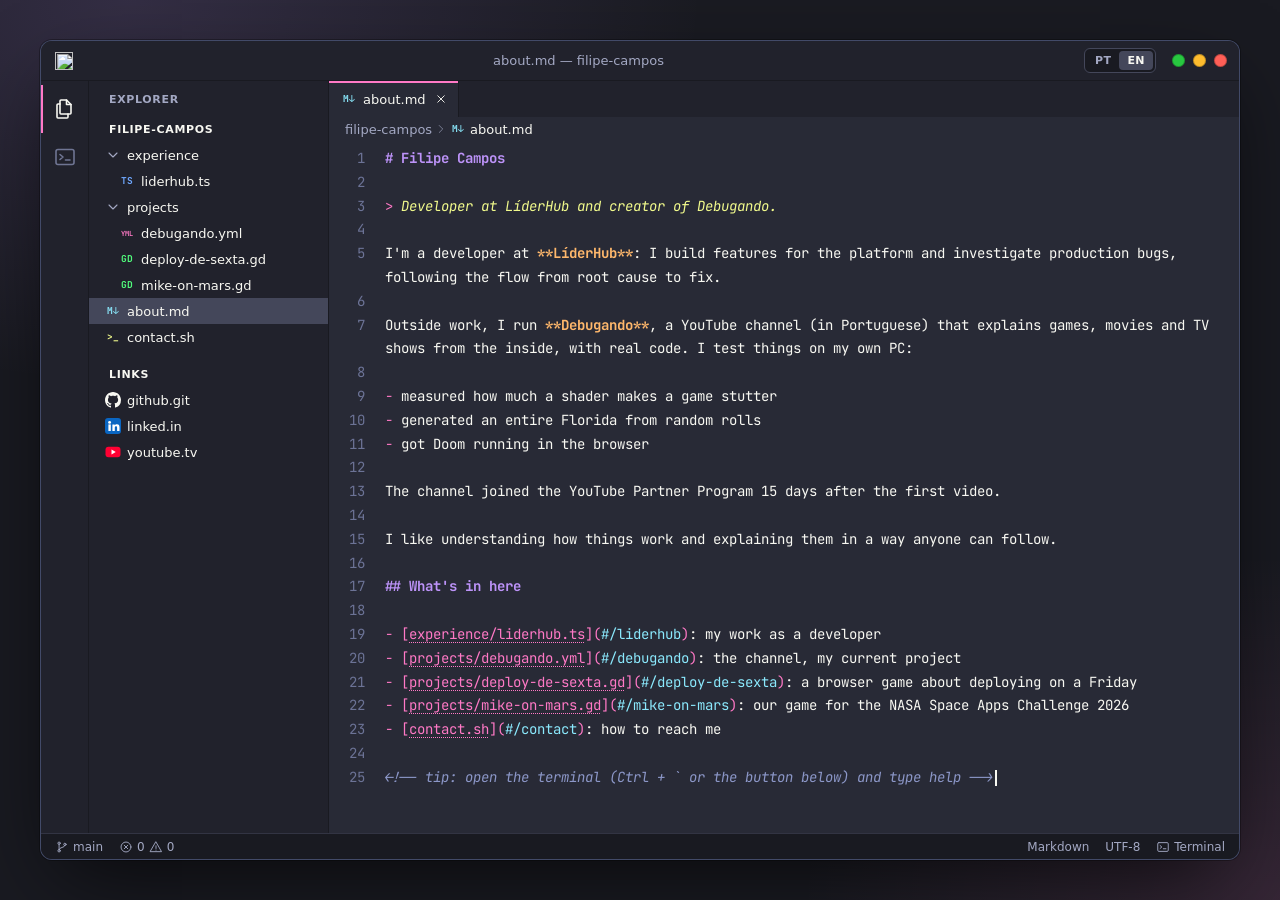
==== index.html @ 82afc52b "add: portfolio rebuilt as an interactive VS Code window - explorer opens real files in tabs (about, " ====
<!DOCTYPE html>
<html lang="pt-BR">

<head>
    <meta charset="UTF-8">
    <meta name="viewport" content="width=device-width, initial-scale=1.0, viewport-fit=cover">

    <title>Filipe Campos | Dev</title>
    <meta name="description"
        content="Portfolio do Filipe Campos: dev na LíderHub e criador do Debugando, canal que explica games, filmes e séries por dentro, com código de verdade.">
    <meta name="theme-color" content="#21222c">
    <link rel="canonical" href="https://lip-ee.github.io/portfolio/">

    <!-- prévia ao compartilhar o link (LinkedIn, WhatsApp, etc.) -->
    <meta property="og:type" content="website">
    <meta property="og:url" content="https://lip-ee.github.io/portfolio/">
    <meta property="og:title" content="Filipe Campos | Dev">
    <meta property="og:description"
        content="Dev na LíderHub e criador do Debugando, canal que explica games, filmes e séries por dentro, com código de verdade.">
    <meta property="og:image" content="https://lip-ee.github.io/portfolio/og-image.png">
    <meta property="og:image:width" content="1200">
    <meta property="og:image:height" content="630">
    <meta property="og:locale" content="pt_BR">
    <meta property="og:locale:alternate" content="en_US">
    <meta name="twitter:card" content="summary_large_image">

    <link rel="icon" href="favicon.svg" type="image/svg+xml">
    <link rel="apple-touch-icon" href="apple-touch-icon.png">

    <link rel="preconnect" href="https://fonts.googleapis.com">
    <link rel="preconnect" href="https://fonts.gstatic.com" crossorigin>
    <link rel="stylesheet"
        href="https://fonts.googleapis.com/css2?family=JetBrains+Mono:ital,wght@0,400;0,700;1,400&display=swap">

    <link rel="stylesheet" href="style.css">
    <noscript>
        <style>
            .window {
                display: none;
            }
        </style>
    </noscript>
    <script type="module" src="js/app.js"></script>
</head>

<body>

    <svg width="0" height="0" style="position:absolute" aria-hidden="true">
        <symbol id="logo" viewBox="0 0 32 32">
            <path d="M11 9.5 4.5 16l6.5 6.5" fill="none" stroke="#ff79c6" stroke-width="3" stroke-linecap="round" stroke-linejoin="round" />
            <path d="M21 9.5 27.5 16 21 22.5" fill="none" stroke="#bd93f9" stroke-width="3" stroke-linecap="round" stroke-linejoin="round" />
            <path d="M18.5 7 13.5 25" fill="none" stroke="#50fa7b" stroke-width="3" stroke-linecap="round" />
        </symbol>
    </svg>

    <h1 class="sr-only" data-i18n="srTitle">Filipe Campos, desenvolvedor</h1>

    <noscript>
        <div class="noscript">
            <p><strong>Filipe Campos</strong>: dev na LíderHub e criador do Debugando.</p>
            <p>Desenvolvo features da plataforma da LíderHub e investigo bug em produção. Fora do trabalho, tenho o
                Debugando, um canal no YouTube que explica games, filmes e séries por dentro, com código de verdade.</p>
            <p>
                <a href="https://www.linkedin.com/in/devlipe/">LinkedIn</a> ·
                <a href="https://github.com/Lip-ee">GitHub</a> ·
                <a href="https://youtube.com/@debugandotv">YouTube</a>
            </p>
        </div>
    </noscript>

    <div class="window" id="window">

        <header class="titlebar">
            <button class="icon-btn menu-btn" id="menu-btn" aria-controls="sidebar" aria-expanded="false"
                data-i18n-label="toggleExplorer">
                <svg viewBox="0 0 24 24" fill="none" stroke="currentColor" stroke-width="1.6" stroke-linecap="round"
                    aria-hidden="true">
                    <path d="M4 7h16M4 12h16M4 17h16" />
                </svg>
            </button>

            <img class="titlebar-logo" src="https://cdn.jsdelivr.net/gh/devicons/devicon@latest/icons/vscode/vscode-original.svg"
                alt="" width="18" height="18">

            <p class="titlebar-title" id="window-title">filipe-campos</p>

            <div class="titlebar-right">
                <div class="lang-switch" role="group" data-i18n-label="language">
                    <button type="button" data-lang="pt" aria-pressed="true">PT</button>
                    <button type="button" data-lang="en" aria-pressed="false">EN</button>
                </div>

                <div class="win-dots">
                    <button type="button" class="dot dot-max" data-action="maximize" aria-label="Maximizar"></button>
                    <button type="button" class="dot dot-min" data-action="minimize" data-i18n-label="minimize"></button>
                    <button type="button" class="dot dot-close" data-action="close" data-i18n-label="close"></button>
                </div>
            </div>
        </header>

        <div class="workbench">

            <nav class="activitybar" aria-label="Menu">
                <button type="button" class="act-btn" id="act-explorer" aria-pressed="true" data-i18n-label="toggleExplorer">
                    <svg viewBox="0 0 24 24" fill="none" stroke="currentColor" stroke-width="1.6" stroke-linecap="round"
                        stroke-linejoin="round" aria-hidden="true">
                        <path d="M13.5 3H8a1 1 0 0 0-1 1v12a1 1 0 0 0 1 1h9a1 1 0 0 0 1-1V7.5z" />
                        <path d="M13.5 3v4.5H18" />
                        <path d="M7 7H5a1 1 0 0 0-1 1v12a1 1 0 0 0 1 1h9a1 1 0 0 0 1-1v-3" />
                    </svg>
                </button>
                <button type="button" class="act-btn" id="act-terminal" aria-pressed="false" data-i18n-label="toggleTerminal">
                    <svg viewBox="0 0 24 24" fill="none" stroke="currentColor" stroke-width="1.6" stroke-linecap="round"
                        stroke-linejoin="round" aria-hidden="true">
                        <rect x="3" y="4.5" width="18" height="15" rx="2" />
                        <path d="m7 9.5 3 2.5-3 2.5M12.5 15H17" />
                    </svg>
                </button>
            </nav>

            <aside class="sidebar" id="sidebar">
                <div class="sidebar-header">
                    <h2 data-i18n="explorer">Explorador</h2>
                    <button type="button" class="icon-btn sidebar-close" id="sidebar-close" data-i18n-label="closeExplorer">
                        <svg viewBox="0 0 24 24" fill="none" stroke="currentColor" stroke-width="1.6" stroke-linecap="round"
                            aria-hidden="true">
                            <path d="M6.5 6.5l11 11M17.5 6.5l-11 11" />
                        </svg>
                    </button>
                </div>
                <nav class="sidebar-section" aria-labelledby="root-title">
                    <h3 class="section-title" id="root-title">filipe-campos</h3>
                    <ul class="tree" id="file-tree"></ul>
                </nav>
                <nav class="sidebar-section" aria-labelledby="links-title">
                    <h3 class="section-title" id="links-title" data-i18n="links">Links</h3>
                    <ul class="tree" id="link-list"></ul>
                </nav>
            </aside>

            <div class="backdrop" id="backdrop" aria-hidden="true"></div>

            <main class="editor-group">
                <div class="tabs-row">
                    <div class="tabs" id="tabs" role="tablist"></div>
                    <div class="editor-actions" id="editor-actions"></div>
                </div>
                <div class="breadcrumbs" id="breadcrumbs"></div>
                <div class="editor" id="editor" role="tabpanel" tabindex="0"></div>

                <section class="panel" id="panel" aria-labelledby="panel-title" hidden>
                    <div class="panel-header">
                        <h2 class="panel-title" id="panel-title" data-i18n="terminal">Terminal</h2>
                        <button type="button" class="icon-btn" id="panel-close" data-i18n-label="close">
                            <svg viewBox="0 0 24 24" fill="none" stroke="currentColor" stroke-width="1.6"
                                stroke-linecap="round" aria-hidden="true">
                                <path d="M6.5 6.5l11 11M17.5 6.5l-11 11" />
                            </svg>
                        </button>
                    </div>
                    <div class="term" id="term">
                        <div class="term-out" id="term-out" aria-live="polite"></div>
                        <form class="term-line" id="term-form">
                            <label class="term-prompt" for="term-input">filipe@portfolio:~$</label>
                            <input class="term-input" id="term-input" type="text" autocomplete="off"
                                autocapitalize="off" autocorrect="off" spellcheck="false" enterkeyhint="send">
                        </form>
                    </div>
                </section>
            </main>
        </div>

        <footer class="statusbar">
            <div class="status-left">
                <span class="status-item">
                    <svg viewBox="0 0 24 24" fill="none" stroke="currentColor" stroke-width="1.6" stroke-linecap="round"
                        aria-hidden="true">
                        <circle cx="7" cy="5.5" r="2" />
                        <circle cx="7" cy="18.5" r="2" />
                        <circle cx="17" cy="7.5" r="2" />
                        <path d="M7 7.5v9M17 9.5c0 4-10 2.5-10 7" />
                    </svg>
                    main
                </span>
                <span class="status-item" data-i18n-label="bugs">
                    <svg viewBox="0 0 24 24" fill="none" stroke="currentColor" stroke-width="1.6" stroke-linecap="round"
                        aria-hidden="true">
                        <circle cx="12" cy="12" r="8.5" />
                        <path d="m9 9 6 6M15 9l-6 6" />
                    </svg>
                    0
                    <svg viewBox="0 0 24 24" fill="none" stroke="currentColor" stroke-width="1.6" stroke-linecap="round"
                        stroke-linejoin="round" aria-hidden="true">
                        <path d="M12 3.5 21.5 20h-19z" />
                        <path d="M12 10v4.5M12 17.2v.1" />
                    </svg>
                    0
                </span>
            </div>
            <div class="status-right">
                <span class="status-item status-lang" id="status-lang">Markdown</span>
                <span class="status-item status-enc">UTF-8</span>
                <button type="button" class="status-item status-btn" id="status-terminal" aria-pressed="false"
                    data-i18n-label="toggleTerminal">
                    <svg viewBox="0 0 24 24" fill="none" stroke="currentColor" stroke-width="1.6" stroke-linecap="round"
                        stroke-linejoin="round" aria-hidden="true">
                        <rect x="3" y="4.5" width="18" height="15" rx="2" />
                        <path d="m7 9.5 3 2.5-3 2.5M12.5 15H17" />
                    </svg>
                    <span data-i18n="terminal">Terminal</span>
                </button>
            </div>
        </footer>
    </div>

    <button type="button" class="desktop-icon" id="desktop-icon" hidden>
        <svg viewBox="0 0 32 32" aria-hidden="true"><use href="#logo" /></svg>
        <span data-i18n="reopen">Abrir o portfolio</span>
    </button>

</body>

</html>
---- style.css ----
/* Cores do tema Dracula, o mesmo do VS Code. */
:root {
    color-scheme: dark;

    --bg: #282a36;
    --bg-side: #21222c;
    --bg-deep: #191a21;
    --line: #44475a;
    --hover: rgba(68, 71, 90, 0.5);
    --fg: #f8f8f2;
    --muted: #a3a8c3;
    --comment: #8c97c8;

    --cyan: #8be9fd;
    --green: #50fa7b;
    --orange: #ffb86c;
    --pink: #ff79c6;
    --purple: #bd93f9;
    --red: #ff5555;
    --yellow: #f1fa8c;

    --ui: system-ui, -apple-system, "Segoe UI", Roboto, Ubuntu, sans-serif;
    --mono: "JetBrains Mono", ui-monospace, SFMono-Regular, Menlo, Consolas, monospace;

    --titlebar-h: 40px;
    --statusbar-h: 26px;
    --activity-w: 48px;
    --sidebar-w: 240px;
    --radius: 12px;
}

*,
*::before,
*::after {
    box-sizing: border-box;
}

html,
body {
    height: 100%;
}

body {
    margin: 0;
    overflow: hidden;
    display: grid;
    place-items: center;

    font-family: var(--ui);
    font-size: 13px;
    color: var(--fg);

    background-color: var(--bg-deep);
    background-image:
        radial-gradient(60rem 40rem at 10% 0%, rgba(189, 147, 249, 0.16), transparent 60%),
        radial-gradient(50rem 36rem at 100% 100%, rgba(255, 121, 198, 0.12), transparent 60%);
}

button {
    font: inherit;
    color: inherit;
    background: none;
    border: 0;
    padding: 0;
    cursor: pointer;
}

a {
    color: inherit;
}

svg {
    display: block;
    flex: none;
}

:focus-visible {
    outline: 2px solid var(--purple);
    outline-offset: -2px;
}

.sr-only {
    position: absolute;
    width: 1px;
    height: 1px;
    margin: -1px;
    overflow: hidden;
    clip: rect(0 0 0 0);
    white-space: nowrap;
}

[hidden] {
    display: none !important;
}

/* ---------- Janela ---------- */

.window {
    width: min(1200px, 100vw - 64px);
    height: min(820px, 100vh - 64px);
    height: min(820px, 100dvh - 64px);

    display: grid;
    grid-template-columns: minmax(0, 1fr);
    grid-template-rows: var(--titlebar-h) minmax(0, 1fr) var(--statusbar-h);

    background: var(--bg);
    border: 1px solid rgba(98, 114, 164, 0.45);
    border-radius: var(--radius);
    box-shadow:
        0 30px 80px -20px rgba(0, 0, 0, 0.7),
        0 0 0 1px rgba(0, 0, 0, 0.3);
    overflow: hidden;

    animation: window-in 0.35s ease;
}

/* Só anima o tamanho quando o botão verde é clicado, não ao redimensionar o navegador. */
.window.is-animating {
    transition:
        width 0.25s ease,
        height 0.25s ease,
        border-radius 0.25s ease;
}

.window.is-max {
    width: 100vw;
    height: 100vh;
    height: 100dvh;
    border-radius: 0;
    border-color: transparent;
}

.window.is-hidden {
    opacity: 0;
    transform: translateY(40px) scale(0.92);
    pointer-events: none;
    visibility: hidden;
    transition:
        opacity 0.25s ease,
        transform 0.25s ease,
        visibility 0s 0.25s;
}

.desktop-icon {
    position: fixed;
    inset: 0;
    margin: auto;
    width: 120px;
    height: 120px;
    display: grid;
    place-items: center;
    align-content: center;
    gap: 10px;
    border-radius: 16px;
    color: var(--fg);
    font-size: 13px;
    text-align: center;
}

.desktop-icon svg {
    width: 56px;
    height: 56px;
    padding: 8px;
    border-radius: 14px;
    background: var(--bg);
    box-shadow: 0 10px 30px rgba(0, 0, 0, 0.5);
}

.desktop-icon:hover {
    background: rgba(248, 248, 242, 0.06);
}

/* ---------- Barra de título ---------- */

.titlebar {
    display: flex;
    align-items: center;
    gap: 10px;
    padding: 0 12px 0 14px;
    background: var(--bg-side);
    border-bottom: 1px solid var(--bg-deep);
    user-select: none;
}

.titlebar-logo {
    flex: none;
}

.titlebar-title {
    flex: 1;
    min-width: 0;
    margin: 0;
    text-align: center;
    color: var(--muted);
    white-space: nowrap;
    overflow: hidden;
    text-overflow: ellipsis;
}

.titlebar-right {
    display: flex;
    align-items: center;
    gap: 16px;
}

.lang-switch {
    display: flex;
    padding: 2px;
    border-radius: 6px;
    background: var(--bg-deep);
    border: 1px solid var(--line);
}

.lang-switch button {
    min-width: 32px;
    padding: 3px 8px;
    border-radius: 4px;
    font-size: 11px;
    font-weight: 600;
    letter-spacing: 0.04em;
    color: var(--muted);
}

.lang-switch button:hover {
    color: var(--fg);
}

.lang-switch button[aria-pressed="true"] {
    background: var(--line);
    color: var(--fg);
}

.win-dots {
    display: flex;
    gap: 8px;
}

.dot {
    width: 13px;
    height: 13px;
    border-radius: 50%;
    box-shadow: inset 0 0 0 1px rgba(0, 0, 0, 0.25);
}

.dot-max {
    background: #28c840;
}

.dot-min {
    background: #febc2e;
}

.dot-close {
    background: #ff5f57;
}

.dot:hover {
    filter: brightness(1.15);
}

.dot:focus-visible {
    outline-offset: 2px;
}

.icon-btn {
    display: grid;
    place-items: center;
    width: 28px;
    height: 28px;
    border-radius: 5px;
    color: var(--muted);
}

.icon-btn:hover {
    background: var(--hover);
    color: var(--fg);
}

.icon-btn svg {
    width: 18px;
    height: 18px;
}

.menu-btn,
.sidebar-close {
    display: none;
}

/* ---------- Área de trabalho ---------- */

.workbench {
    position: relative;
    display: grid;
    grid-template-columns: var(--activity-w) auto minmax(0, 1fr);
    grid-template-rows: minmax(0, 1fr);
    min-height: 0;
}

.activitybar {
    display: flex;
    flex-direction: column;
    align-items: center;
    padding-top: 4px;
    background: var(--bg-side);
    border-right: 1px solid var(--bg-deep);
}

.act-btn {
    position: relative;
    display: grid;
    place-items: center;
    width: var(--activity-w);
    height: 48px;
    color: #6f7593;
}

.act-btn svg {
    width: 24px;
    height: 24px;
}

.act-btn:hover,
.act-btn[aria-pressed="true"] {
    color: var(--fg);
}

.act-btn[aria-pressed="true"]::before {
    content: "";
    position: absolute;
    left: 0;
    top: 0;
    bottom: 0;
    width: 2px;
    background: var(--pink);
}

/* ---------- Explorador ---------- */

.sidebar {
    display: none;
    width: var(--sidebar-w);
    overflow-y: auto;
    background: var(--bg-side);
    border-right: 1px solid var(--bg-deep);
}

.sidebar-open .sidebar {
    display: block;
}

.sidebar-header {
    display: flex;
    align-items: center;
    justify-content: space-between;
    height: 36px;
    padding: 0 8px 0 20px;
}

.sidebar-header h2,
.section-title {
    margin: 0;
    font-size: 11px;
    font-weight: 600;
    letter-spacing: 0.06em;
    text-transform: uppercase;
    color: var(--muted);
}

.sidebar-section {
    margin-bottom: 12px;
}

.section-title {
    padding: 6px 12px 6px 20px;
    font-weight: 700;
    color: var(--fg);
}

.tree,
.tree ul {
    margin: 0;
    padding: 0;
    list-style: none;
}

.tree-item {
    display: flex;
    align-items: center;
    gap: 6px;
    width: 100%;
    height: 26px;
    padding: 0 12px 0 calc(16px + var(--depth, 0) * 14px);
    text-decoration: none;
    text-align: left;
    color: var(--fg);
    white-space: nowrap;
}

.tree-item:hover {
    background: var(--hover);
}

.tree-item.is-active {
    background: var(--line);
}

.tree-label {
    min-width: 0;
    overflow: hidden;
    text-overflow: ellipsis;
}

.chevron svg {
    width: 16px;
    height: 16px;
    color: var(--muted);
    transition: transform 0.15s ease;
}

.tree-folder[aria-expanded="true"] .chevron svg {
    transform: rotate(90deg);
}

.brand svg {
    width: 16px;
    height: 16px;
}

.external {
    margin-left: auto;
    opacity: 0;
    color: var(--muted);
}

.external svg {
    width: 13px;
    height: 13px;
}

.tree-item:hover .external,
.tree-item:focus-visible .external {
    opacity: 1;
}

.badge {
    display: inline-grid;
    place-items: center;
    flex: none;
    width: 16px;
    height: 16px;
    font: 700 9.5px/1 var(--mono);
    letter-spacing: -0.04em;
}

.badge-sm {
    font-size: 7px;
}

.backdrop {
    display: none;
}

/* ---------- Abas ---------- */

.editor-group {
    display: grid;
    grid-template-rows: 36px auto minmax(0, 1fr) auto;
    min-width: 0;
    min-height: 0;
}

.tabs-row {
    display: flex;
    min-width: 0;
    background: var(--bg-side);
}

.tabs {
    display: flex;
    flex: 1;
    min-width: 0;
    overflow-x: auto;
    scrollbar-width: none;
}

.tabs::-webkit-scrollbar {
    display: none;
}

.tab {
    position: relative;
    display: flex;
    align-items: center;
    flex: none;
    height: 100%;
    border-right: 1px solid var(--bg-deep);
    color: var(--muted);
}

.tab:hover {
    color: var(--fg);
}

.tab.is-active {
    background: var(--bg);
    color: var(--fg);
}

.tab.is-active::before {
    content: "";
    position: absolute;
    left: 0;
    right: 0;
    top: 0;
    height: 2px;
    background: var(--pink);
}

.tab-link {
    display: flex;
    align-items: center;
    gap: 6px;
    height: 100%;
    padding: 0 4px 0 12px;
    text-decoration: none;
    white-space: nowrap;
}

.tab-close {
    display: grid;
    place-items: center;
    width: 22px;
    height: 22px;
    margin-right: 6px;
    border-radius: 4px;
    opacity: 0;
}

.tab-close svg {
    width: 14px;
    height: 14px;
}

.tab.is-active .tab-close,
.tab:hover .tab-close,
.tab-close:focus-visible {
    opacity: 1;
}

.tab-close:hover {
    background: var(--hover);
}

.editor-actions {
    display: flex;
    align-items: center;
    padding: 0 8px;
}

.run-btn {
    color: var(--green);
}

.run-btn svg {
    width: 16px;
    height: 16px;
}

/* ---------- Trilha (breadcrumbs) ---------- */

.breadcrumbs {
    display: flex;
    align-items: center;
    gap: 2px;
    height: 24px;
    padding: 0 16px;
    color: var(--muted);
    white-space: nowrap;
    overflow: hidden;
    background: var(--bg);
}

.crumb-sep svg {
    width: 14px;
    height: 14px;
    opacity: 0.7;
}

.crumb-file {
    display: flex;
    align-items: center;
    gap: 4px;
    color: var(--fg);
}

/* ---------- Editor ---------- */

.editor {
    position: relative;
    overflow-y: auto;
    overscroll-behavior: contain;
    background: var(--bg);
}

.editor:focus-visible {
    outline-offset: -2px;
}

.code {
    padding: 6px 0 48px;
    font-family: var(--mono);
    font-size: 14px;
    line-height: 1.7;
    tab-size: 4;
    animation: fade-in 0.25s ease;
}

.line {
    display: grid;
    grid-template-columns: 4.5ch minmax(0, 1fr);
    gap: 2.5ch;
    padding-right: 24px;
}

.line:hover {
    background: rgba(68, 71, 90, 0.28);
}

.ln {
    text-align: right;
    color: #6c7396;
    user-select: none;
}

.line:hover .ln {
    color: var(--muted);
}

.lc {
    white-space: pre-wrap;
    overflow-wrap: anywhere;
}

.lc a {
    text-decoration: underline;
    text-decoration-style: dotted;
    text-decoration-thickness: 1px;
    text-underline-offset: 3px;
}

.lc a:hover {
    text-decoration-style: solid;
    filter: brightness(1.15);
}

.caret {
    display: inline-block;
    width: 2px;
    height: 1.15em;
    margin-left: 2px;
    vertical-align: text-bottom;
    background: var(--fg);
    animation: blink 1.1s steps(1) infinite;
}

/* Cores do código */
.t-comment {
    color: var(--comment);
    font-style: italic;
}

.t-string,
.t-value,
.t-quote {
    color: var(--yellow);
}

.t-quote {
    font-style: italic;
}

.t-keyword {
    color: var(--pink);
}

.t-func,
.t-code {
    color: var(--green);
}

.t-type {
    color: var(--cyan);
    font-style: italic;
}

.t-prop,
.t-key,
.t-url {
    color: var(--cyan);
}

.t-constant,
.t-number,
.t-variable {
    color: var(--purple);
}

.t-punct {
    color: var(--pink);
}

.t-heading {
    color: var(--purple);
    font-weight: 700;
}

.t-bold {
    color: var(--orange);
    font-weight: 700;
}

.lc .t-link {
    color: var(--pink);
}

/* ---------- Tela de boas-vindas (sem abas abertas) ---------- */

.editor.is-welcome {
    display: grid;
    place-items: center;
    padding: 24px;
}

.welcome {
    max-width: 380px;
    animation: fade-in 0.3s ease;
}

.welcome-mark {
    width: 72px;
    height: 72px;
    margin-bottom: 18px;
    opacity: 0.9;
}

.welcome-name {
    margin: 0;
    font-size: 26px;
    font-weight: 600;
}

.welcome-sub {
    margin: 4px 0 28px;
    color: var(--muted);
    font-size: 14px;
}

.welcome-heading {
    margin: 0 0 8px;
    font-size: 14px;
    font-weight: 600;
}

.welcome-list {
    margin: 0;
    padding: 0;
    list-style: none;
    display: grid;
    gap: 4px;
}

.welcome-list li {
    display: flex;
    align-items: center;
    gap: 12px;
}

.welcome-list a,
.welcome-list button {
    display: flex;
    align-items: center;
    gap: 8px;
    padding: 4px 0;
    color: var(--cyan);
    text-decoration: none;
    font-size: 14px;
}

.welcome-list a:hover,
.welcome-list button:hover {
    text-decoration: underline;
}

.welcome-list svg {
    width: 16px;
    height: 16px;
}

.welcome-list kbd {
    margin-left: auto;
    font: 11px var(--mono);
    color: var(--muted);
}

/* ---------- Terminal ---------- */

.panel {
    display: grid;
    grid-template-rows: 34px minmax(0, 1fr);
    height: clamp(160px, 36vh, 340px);
    background: var(--bg);
    border-top: 1px solid var(--line);
}

.panel-header {
    display: flex;
    align-items: center;
    justify-content: space-between;
    padding: 0 8px 0 16px;
}

.panel-title {
    margin: 0;
    padding-bottom: 3px;
    font-size: 11px;
    font-weight: 600;
    letter-spacing: 0.06em;
    text-transform: uppercase;
    border-bottom: 1px solid var(--pink);
}

.term {
    overflow-y: auto;
    overscroll-behavior: contain;
    padding: 4px 16px 12px;
    font-family: var(--mono);
    font-size: 13px;
    line-height: 1.6;
    cursor: text;
}

.term-row {
    white-space: pre-wrap;
    overflow-wrap: anywhere;
}

.term-row a {
    color: var(--cyan);
}

.term-prompt {
    color: var(--green);
    font-weight: 700;
    white-space: nowrap;
}

.term-cmd {
    margin-top: 6px;
}

.term-dim {
    color: var(--muted);
}

.term-err {
    color: var(--red);
}

.term-ok {
    color: var(--green);
}

.term-ls {
    display: flex;
    flex-wrap: wrap;
    gap: 0 24px;
}

.term-dir {
    color: var(--purple);
    font-weight: 700;
}

.term-line {
    display: flex;
    align-items: baseline;
    gap: 1ch;
    margin-top: 6px;
}

.term-input {
    flex: 1;
    min-width: 0;
    padding: 0;
    border: 0;
    outline: 0;
    background: transparent;
    color: var(--fg);
    font: inherit;
    caret-color: var(--fg);
}

/* ---------- Barra de status ---------- */

.statusbar {
    display: flex;
    align-items: stretch;
    justify-content: space-between;
    padding: 0 6px;
    background: var(--bg-deep);
    color: var(--muted);
    font-size: 12px;
    border-top: 1px solid rgba(68, 71, 90, 0.6);
}

.status-left,
.status-right {
    display: flex;
    align-items: stretch;
}

.status-item {
    display: flex;
    align-items: center;
    gap: 4px;
    padding: 0 8px;
    white-space: nowrap;
}

.status-item svg {
    width: 14px;
    height: 14px;
}

.status-btn:hover,
.status-btn[aria-pressed="true"] {
    background: var(--hover);
    color: var(--fg);
}

/* ---------- Barras de rolagem ---------- */

.editor,
.term,
.sidebar {
    scrollbar-width: thin;
    scrollbar-color: rgba(98, 114, 164, 0.5) transparent;
}

/* ---------- Sem JavaScript ---------- */

.noscript {
    max-width: 560px;
    padding: 24px;
    font-size: 16px;
    line-height: 1.6;
}

/* ---------- Telas menores ---------- */

@media (max-width: 1023px) {
    :root {
        --sidebar-w: 220px;
    }
}

@media (max-width: 767px) {
    :root {
        --titlebar-h: 44px;
        --radius: 0;
    }

    .window,
    .window.is-max {
        width: 100vw;
        height: 100vh;
        height: 100dvh;
        border: 0;
        border-radius: 0;
    }

    .titlebar {
        gap: 6px;
        padding: 0 8px 0 4px;
    }

    .menu-btn {
        display: grid;
        width: 40px;
        height: 40px;
    }

    .menu-btn svg {
        width: 22px;
        height: 22px;
    }

    .titlebar-logo,
    .win-dots {
        display: none;
    }

    .titlebar-title {
        text-align: left;
        color: var(--fg);
        font-size: 14px;
    }

    .workbench {
        grid-template-columns: minmax(0, 1fr);
    }

    .activitybar {
        display: none;
    }

    .sidebar,
    .sidebar-open .sidebar {
        display: block;
        position: absolute;
        z-index: 20;
        top: 0;
        bottom: 0;
        left: 0;
        width: min(300px, 86vw);
        transform: translateX(-100%);
        visibility: hidden;
        transition:
            transform 0.22s ease,
            visibility 0s 0.22s;
        box-shadow: 10px 0 40px rgba(0, 0, 0, 0.5);
    }

    .sidebar-open .sidebar {
        transform: none;
        visibility: visible;
        transition: transform 0.22s ease;
    }

    .sidebar-close {
        display: grid;
    }

    .tree-item {
        height: 40px;
        font-size: 15px;
    }

    .backdrop {
        display: block;
        position: absolute;
        z-index: 10;
        inset: 0;
        background: rgba(0, 0, 0, 0.5);
        opacity: 0;
        pointer-events: none;
        transition: opacity 0.22s ease;
    }

    .sidebar-open .backdrop {
        opacity: 1;
        pointer-events: auto;
    }

    .editor-group {
        grid-template-rows: 40px auto minmax(0, 1fr) auto;
    }

    .tab-close {
        opacity: 1;
        width: 28px;
        height: 28px;
    }

    .breadcrumbs {
        padding: 0 12px;
    }

    .code {
        font-size: 13px;
        line-height: 1.65;
    }

    .line {
        grid-template-columns: 3ch minmax(0, 1fr);
        gap: 1.5ch;
        padding-right: 14px;
    }

    .panel {
        height: 42vh;
    }

    .term {
        font-size: 13px;
    }

    /* 16px evita o zoom automático do iOS ao focar o campo */
    .term-input {
        font-size: 16px;
    }

    .status-enc,
    .status-lang {
        display: none;
    }
}

/* ---------- Animações ---------- */

@keyframes window-in {
    from {
        opacity: 0;
        transform: translateY(8px) scale(0.99);
    }
}

@keyframes fade-in {
    from {
        opacity: 0;
    }
}

@keyframes blink {
    50% {
        opacity: 0;
    }
}

@media (prefers-reduced-motion: reduce) {
    *,
    *::before,
    *::after {
        animation: none !important;
        transition: none !important;
    }
}
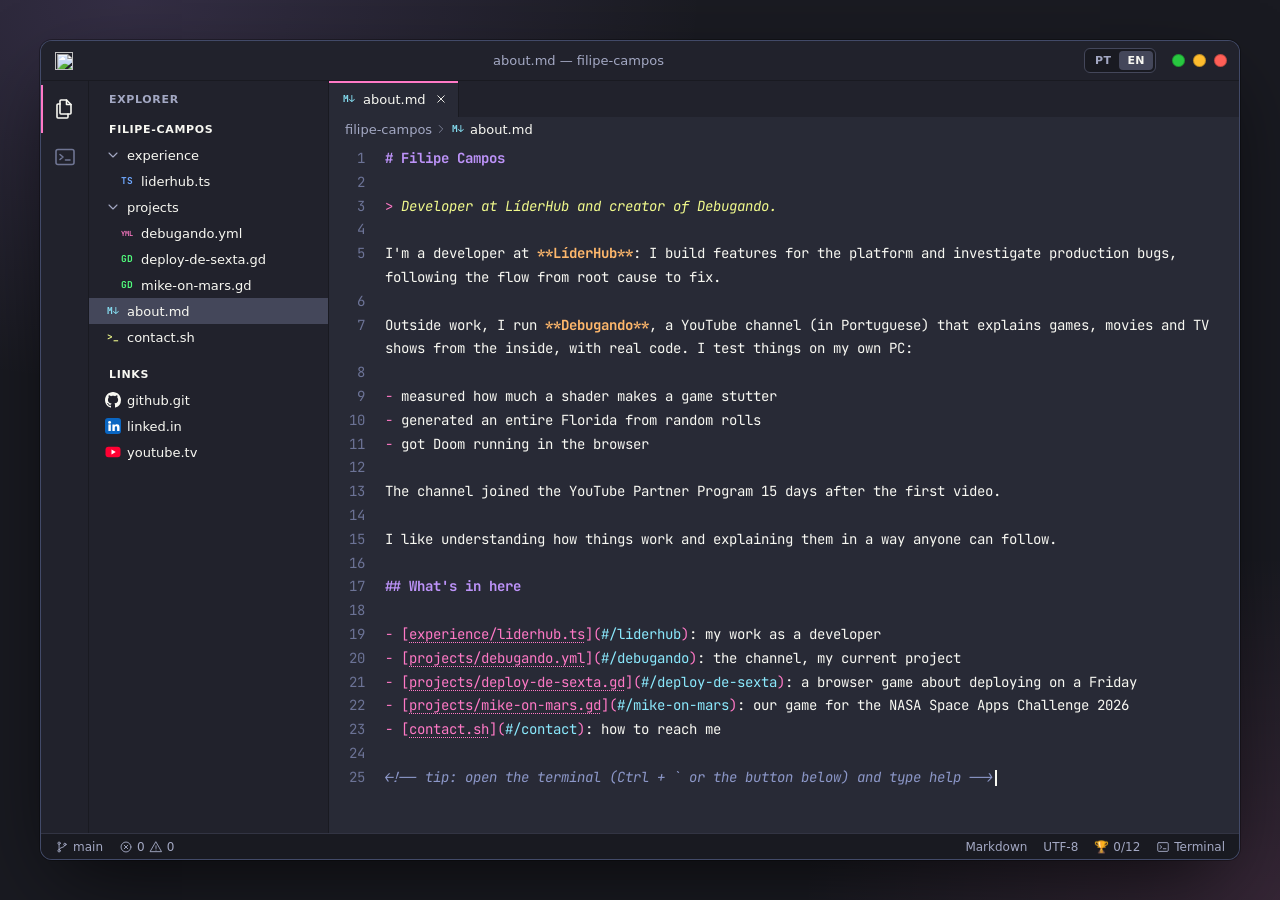
==== commit 42c9f03d: "add: Xbox-style achievements - 12 achievements (3 secret, plus platinum), saved in the visitor's bro" ====
--- a/index.html
+++ b/index.html
@@ -9,15 +9,15 @@
     <meta name="description"
         content="Portfolio do Filipe Campos: dev na LíderHub e criador do Debugando, canal que explica games, filmes e séries por dentro, com código de verdade.">
     <meta name="theme-color" content="#21222c">
-    <link rel="canonical" href="https://lip-ee.github.io/portfolio/">
+    <link rel="canonical" href="https://lip-ee.github.io/">
 
     <!-- prévia ao compartilhar o link (LinkedIn, WhatsApp, etc.) -->
     <meta property="og:type" content="website">
-    <meta property="og:url" content="https://lip-ee.github.io/portfolio/">
+    <meta property="og:url" content="https://lip-ee.github.io/">
     <meta property="og:title" content="Filipe Campos | Dev">
     <meta property="og:description"
         content="Dev na LíderHub e criador do Debugando, canal que explica games, filmes e séries por dentro, com código de verdade.">
-    <meta property="og:image" content="https://lip-ee.github.io/portfolio/og-image.png">
+    <meta property="og:image" content="https://lip-ee.github.io/og-image.png">
     <meta property="og:image:width" content="1200">
     <meta property="og:image:height" content="630">
     <meta property="og:locale" content="pt_BR">
@@ -147,6 +147,7 @@
                 </div>
                 <div class="breadcrumbs" id="breadcrumbs"></div>
                 <div class="editor" id="editor" role="tabpanel" tabindex="0"></div>
+                <div class="bugs" id="bugs"></div>
 
                 <section class="panel" id="panel" aria-labelledby="panel-title" hidden>
                     <div class="panel-header">
@@ -182,13 +183,13 @@
                     </svg>
                     main
                 </span>
-                <span class="status-item" data-i18n-label="bugs">
+                <span class="status-item status-bugs" id="status-bugs">
                     <svg viewBox="0 0 24 24" fill="none" stroke="currentColor" stroke-width="1.6" stroke-linecap="round"
                         aria-hidden="true">
                         <circle cx="12" cy="12" r="8.5" />
                         <path d="m9 9 6 6M15 9l-6 6" />
                     </svg>
-                    0
+                    <span id="bug-count">0</span>
                     <svg viewBox="0 0 24 24" fill="none" stroke="currentColor" stroke-width="1.6" stroke-linecap="round"
                         stroke-linejoin="round" aria-hidden="true">
                         <path d="M12 3.5 21.5 20h-19z" />
@@ -200,6 +201,10 @@
             <div class="status-right">
                 <span class="status-item status-lang" id="status-lang">Markdown</span>
                 <span class="status-item status-enc">UTF-8</span>
+                <button type="button" class="status-item status-btn" id="status-trophies" data-i18n-label="openAchievements">
+                    <span aria-hidden="true">🏆</span>
+                    <span id="trophy-count">0/0</span>
+                </button>
                 <button type="button" class="status-item status-btn" id="status-terminal" aria-pressed="false"
                     data-i18n-label="toggleTerminal">
                     <svg viewBox="0 0 24 24" fill="none" stroke="currentColor" stroke-width="1.6" stroke-linecap="round"
@@ -211,6 +216,9 @@
                 </button>
             </div>
         </footer>
+
+        <div class="toasts" id="toasts" aria-live="polite"></div>
+        <div class="trophy-pop" id="trophy-pop" aria-live="polite"></div>
     </div>
 
     <button type="button" class="desktop-icon" id="desktop-icon" hidden>
--- a/style.css
+++ b/style.css
@@ -111,6 +111,7 @@
         0 30px 80px -20px rgba(0, 0, 0, 0.7),
         0 0 0 1px rgba(0, 0, 0, 0.3);
     overflow: hidden;
+    position: relative;
 
     animation: window-in 0.35s ease;
 }
@@ -596,7 +597,22 @@
 
 /* ---------- Editor ---------- */
 
+.tabs-row {
+    grid-row: 1;
+}
+
+.breadcrumbs {
+    grid-row: 2;
+}
+
+.panel {
+    grid-row: 4;
+}
+
+
 .editor {
+    grid-row: 3;
+    grid-column: 1;
     position: relative;
     overflow-y: auto;
     overscroll-behavior: contain;
@@ -899,6 +915,385 @@
     color: var(--fg);
     font: inherit;
     caret-color: var(--fg);
+}
+
+/* ---------- Bugs ---------- */
+
+.bugs {
+    grid-row: 3;
+    grid-column: 1;
+    position: relative;
+    z-index: 5;
+    overflow: hidden;
+    pointer-events: none;
+}
+
+.bug {
+    position: absolute;
+    left: 0;
+    top: 0;
+    width: 36px;
+    height: 36px;
+    display: grid;
+    place-items: center;
+    pointer-events: auto;
+    cursor: crosshair;
+    touch-action: manipulation;
+    -webkit-tap-highlight-color: transparent;
+    will-change: transform;
+}
+
+.bug svg {
+    width: 24px;
+    height: 22px;
+    filter: drop-shadow(0 2px 2px rgba(0, 0, 0, 0.45));
+}
+
+.bug .legs-b {
+    opacity: 0;
+}
+
+.bug.is-walking .legs-a {
+    animation: legs-a 0.16s steps(1) infinite;
+}
+
+.bug.is-walking .legs-b {
+    animation: legs-b 0.16s steps(1) infinite;
+}
+
+.bug.is-squashed {
+    pointer-events: none;
+    animation: splat 1.6s ease forwards;
+}
+
+@keyframes legs-a {
+    50% {
+        opacity: 0;
+    }
+}
+
+@keyframes legs-b {
+    0% {
+        opacity: 0;
+    }
+
+    50% {
+        opacity: 1;
+    }
+}
+
+@keyframes splat {
+    0% {
+        scale: 1.35;
+    }
+
+    15% {
+        scale: 1;
+    }
+
+    70% {
+        opacity: 1;
+    }
+
+    100% {
+        opacity: 0;
+    }
+}
+
+.status-bugs.has-bugs {
+    color: var(--red);
+}
+
+/* ---------- Notificações ---------- */
+
+.toasts {
+    position: absolute;
+    right: 12px;
+    bottom: calc(var(--statusbar-h) + 12px);
+    z-index: 30;
+    display: grid;
+    gap: 8px;
+    width: min(360px, calc(100% - 24px));
+    pointer-events: none;
+}
+
+.toast {
+    display: flex;
+    align-items: flex-start;
+    gap: 12px;
+    padding: 12px 8px 12px 14px;
+    background: var(--bg-side);
+    border: 1px solid var(--line);
+    border-left: 3px solid var(--purple);
+    border-radius: 8px;
+    box-shadow: 0 12px 32px rgba(0, 0, 0, 0.5);
+    pointer-events: auto;
+    animation: toast-in 0.3s cubic-bezier(0.2, 0.9, 0.3, 1.2);
+}
+
+.toast-success {
+    border-left-color: var(--green);
+}
+
+.toast.is-leaving {
+    opacity: 0;
+    translate: 24px 0;
+    transition: opacity 0.25s ease, translate 0.25s ease;
+}
+
+.toast-icon {
+    font-size: 20px;
+    line-height: 1.2;
+}
+
+.toast-body {
+    flex: 1;
+    display: grid;
+    gap: 2px;
+    font-size: 13px;
+    line-height: 1.45;
+}
+
+.toast-text {
+    color: var(--muted);
+}
+
+.toast-close {
+    display: grid;
+    place-items: center;
+    width: 24px;
+    height: 24px;
+    border-radius: 4px;
+    color: var(--muted);
+}
+
+.toast-close:hover {
+    background: var(--hover);
+    color: var(--fg);
+}
+
+.toast-close svg {
+    width: 14px;
+    height: 14px;
+}
+
+@keyframes toast-in {
+    from {
+        opacity: 0;
+        translate: 40px 0;
+    }
+}
+
+/* ---------- Conquistas: aviso estilo Xbox 360 ---------- */
+
+.trophy-pop {
+    position: absolute;
+    left: 0;
+    right: 0;
+    top: calc(var(--titlebar-h) + 48px);
+    z-index: 40;
+    display: flex;
+    justify-content: center;
+    pointer-events: none;
+}
+
+.trophy-pill {
+    --size: 56px;
+    position: relative;
+    display: flex;
+    align-items: center;
+    gap: 14px;
+    max-width: var(--size);
+    height: var(--size);
+    padding-right: 0;
+    border-radius: 999px;
+    overflow: hidden;
+    background: linear-gradient(180deg, #2f3142, #1c1d26);
+    border: 1px solid rgba(248, 248, 242, 0.14);
+    box-shadow:
+        0 16px 40px rgba(0, 0, 0, 0.6),
+        0 0 0 4px rgba(80, 250, 123, 0.08);
+    transform: scale(0);
+    transition:
+        transform 0.35s cubic-bezier(0.2, 1.5, 0.4, 1),
+        max-width 0.45s cubic-bezier(0.3, 0.9, 0.3, 1),
+        padding 0.45s ease;
+}
+
+.trophy-pill.is-in {
+    transform: scale(1);
+}
+
+.trophy-pill.is-open {
+    max-width: 460px;
+    padding-right: 26px;
+}
+
+.trophy-pill-icon {
+    flex: none;
+    display: grid;
+    place-items: center;
+    width: var(--size);
+    height: var(--size);
+    border-radius: 50%;
+    font-size: 26px;
+    background: radial-gradient(circle at 35% 30%, #6dfc95, #1f9e45 70%);
+    box-shadow: inset 0 -3px 6px rgba(0, 0, 0, 0.3);
+}
+
+.is-platinum .trophy-pill-icon {
+    background: radial-gradient(circle at 35% 30%, #f4f7ff, #8fa3c8 55%, #4b5a7a);
+}
+
+.trophy-pill-text {
+    display: grid;
+    white-space: nowrap;
+    opacity: 0;
+    transition: opacity 0.25s ease;
+}
+
+.is-open .trophy-pill-text {
+    opacity: 1;
+    transition-delay: 0.2s;
+}
+
+.trophy-pill-text small {
+    font-size: 11px;
+    letter-spacing: 0.04em;
+    color: var(--muted);
+}
+
+.trophy-pill-text strong {
+    font-size: 15px;
+}
+
+/* Brilho que atravessa a pílula quando ela abre */
+.trophy-pill::after {
+    content: "";
+    position: absolute;
+    inset: 0;
+    background: linear-gradient(100deg, transparent 30%, rgba(255, 255, 255, 0.18) 50%, transparent 70%);
+    translate: -100% 0;
+}
+
+.trophy-pill.is-open::after {
+    animation: shine 1.1s 0.45s ease forwards;
+}
+
+@keyframes shine {
+    to {
+        translate: 100% 0;
+    }
+}
+
+/* ---------- Conquistas: aba ---------- */
+
+.trophies {
+    max-width: 760px;
+    padding: 28px 28px 48px;
+}
+
+.trophies-head {
+    display: flex;
+    align-items: center;
+    gap: 20px;
+    margin-bottom: 24px;
+}
+
+.trophies-head h2 {
+    margin: 0;
+    font-size: 22px;
+}
+
+.trophies-head p {
+    margin: 4px 0 0;
+    color: var(--muted);
+}
+
+.trophies-ring {
+    flex: none;
+    display: grid;
+    place-items: center;
+    width: 64px;
+    height: 64px;
+    border-radius: 50%;
+    background: conic-gradient(var(--green) calc(var(--p) * 1%), var(--line) 0);
+}
+
+.trophies-ring span {
+    display: grid;
+    place-items: center;
+    width: 52px;
+    height: 52px;
+    border-radius: 50%;
+    background: var(--bg);
+    font: 700 13px var(--mono);
+}
+
+.trophies-grid {
+    margin: 0;
+    padding: 0;
+    list-style: none;
+    display: grid;
+    grid-template-columns: repeat(auto-fill, minmax(260px, 1fr));
+    gap: 10px;
+}
+
+.trophy-card {
+    display: flex;
+    align-items: center;
+    gap: 12px;
+    padding: 12px;
+    border-radius: 10px;
+    background: var(--bg-side);
+    border: 1px solid var(--line);
+}
+
+.trophy-card-icon {
+    flex: none;
+    display: grid;
+    place-items: center;
+    width: 44px;
+    height: 44px;
+    border-radius: 50%;
+    font-size: 22px;
+    background: radial-gradient(circle at 35% 30%, #6dfc95, #1f9e45 70%);
+}
+
+.trophy-card.is-platinum .trophy-card-icon {
+    background: radial-gradient(circle at 35% 30%, #f4f7ff, #8fa3c8 55%, #4b5a7a);
+}
+
+.trophy-card.is-locked .trophy-card-icon {
+    background: var(--line);
+    color: var(--muted);
+    font: 700 18px var(--mono);
+    filter: grayscale(1);
+}
+
+.trophy-card-text {
+    flex: 1;
+    display: grid;
+    gap: 2px;
+    line-height: 1.4;
+}
+
+.trophy-card-text span {
+    color: var(--muted);
+}
+
+.trophy-card.is-locked .trophy-card-text strong {
+    color: var(--muted);
+}
+
+.trophy-card-state {
+    color: var(--green);
+    font-weight: 700;
+}
+
+.trophy-card.is-locked .trophy-card-state {
+    font-size: 12px;
+    opacity: 0.6;
 }
 
 /* ---------- Barra de status ---------- */
@@ -1105,6 +1500,10 @@
     .status-lang {
         display: none;
     }
+
+    .trophies {
+        padding: 20px 14px 40px;
+    }
 }
 
 /* ---------- Animações ---------- */
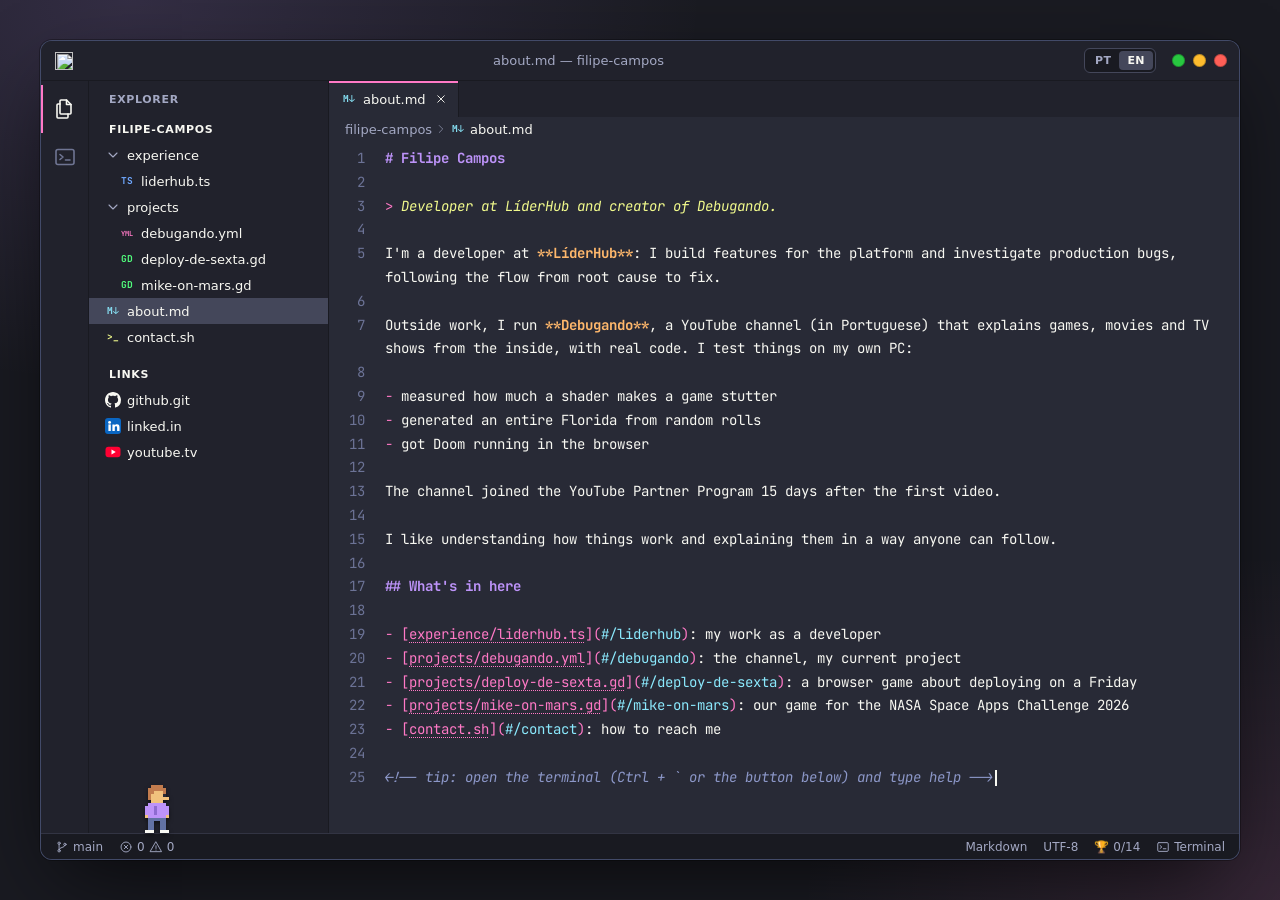
==== commit 1d83833d: "add: the site now opens in a low-poly 3D room - Kenney Furniture Kit (CC0) furniture plus hand-built" ====
--- a/index.html
+++ b/index.html
@@ -40,6 +40,14 @@
             }
         </style>
     </noscript>
+    <script type="importmap">
+        {
+            "imports": {
+                "three": "https://cdn.jsdelivr.net/npm/three@0.170.0/build/three.module.js",
+                "three/addons/": "https://cdn.jsdelivr.net/npm/three@0.170.0/examples/jsm/"
+            }
+        }
+    </script>
     <script type="module" src="js/app.js"></script>
 </head>
 
@@ -68,6 +76,34 @@
         </div>
     </noscript>
 
+    <div class="room" id="room" hidden>
+        <div class="room-stage" id="room-stage" aria-hidden="true"></div>
+        <p class="room-loading" id="room-loading">
+            <span class="room-spinner" aria-hidden="true"></span>
+            <span data-i18n="roomLoading">Montando o quarto...</span>
+        </p>
+        <header class="room-top">
+            <div>
+                <p class="room-name">Filipe Campos</p>
+                <p class="room-role" data-i18n="roomRole">Dev na LíderHub e criador do Debugando</p>
+            </div>
+            <div class="lang-switch" role="group" data-i18n-label="language">
+                <button type="button" data-lang="pt" aria-pressed="true">PT</button>
+                <button type="button" data-lang="en" aria-pressed="false">EN</button>
+            </div>
+        </header>
+        <div class="room-bottom">
+            <p class="room-hint" data-i18n="roomHint">Clique no computador, na TV ou nas caixas dos jogos</p>
+            <nav class="room-actions" data-i18n-label="roomNav">
+                <button type="button" class="room-act room-act-main" data-target="pc"><span aria-hidden="true">💻</span><span data-i18n="actPortfolio">Portfolio</span></button>
+                <a class="room-act" data-target="tv" href="https://youtube.com/@debugandotv" target="_blank" rel="noopener"><span aria-hidden="true">📺</span>Debugando</a>
+                <a class="room-act" data-target="deploy" data-game href="https://lip-ee.github.io/deploy-de-sexta/" target="_blank" rel="noopener"><span aria-hidden="true">🎮</span>Deploy de Sexta</a>
+                <a class="room-act" data-target="mars" data-game href="https://out-of-space-exception.github.io/mike-on-mars/" target="_blank" rel="noopener"><span aria-hidden="true">🚀</span>Mike on Mars</a>
+            </nav>
+        </div>
+        <div class="room-tip" id="room-tip" hidden></div>
+    </div>
+
     <div class="window" id="window">
 
         <header class="titlebar">
@@ -81,6 +117,10 @@
 
             <img class="titlebar-logo" src="https://cdn.jsdelivr.net/gh/devicons/devicon@latest/icons/vscode/vscode-original.svg"
                 alt="" width="18" height="18">
+
+            <button type="button" class="icon-btn home-btn" id="home-btn" data-i18n-label="backToRoom">
+                <svg viewBox="0 0 24 24" fill="none" stroke="currentColor" stroke-width="1.6" stroke-linecap="round" stroke-linejoin="round" aria-hidden="true"><path d="M4 11.5 12 5l8 6.5"/><path d="M6.5 10v9h11v-9"/><path d="M10 19v-5h4v5"/></svg>
+            </button>
 
             <p class="titlebar-title" id="window-title">filipe-campos</p>
 
--- a/style.css
+++ b/style.css
@@ -1082,6 +1082,119 @@
         opacity: 0;
         translate: 40px 0;
     }
+}
+
+/* ---------- NPC ---------- */
+
+.npc {
+    position: absolute;
+    left: 0;
+    bottom: var(--statusbar-h);
+    z-index: 15;
+    width: 30px;
+    height: 48px;
+    pointer-events: none;
+    transition: opacity 0.4s ease;
+}
+
+.npc.is-gone {
+    opacity: 0;
+}
+
+.npc.is-leaving .legs-a,
+.npc.is-leaving .legs-b,
+.npc.is-leaving svg {
+    animation-duration: 0.14s;
+}
+
+.npc-body {
+    display: block;
+    width: 30px;
+    height: 48px;
+    pointer-events: auto;
+    -webkit-tap-highlight-color: transparent;
+}
+
+.npc.is-gone .npc-body {
+    pointer-events: none;
+}
+
+.npc svg {
+    width: 30px;
+    height: 48px;
+    filter: drop-shadow(0 2px 2px rgba(0, 0, 0, 0.5));
+}
+
+.npc.is-left svg {
+    scale: -1 1;
+}
+
+.npc .legs-b {
+    opacity: 0;
+}
+
+.npc.is-walking .legs-a {
+    animation: legs-a 0.32s steps(1) infinite;
+}
+
+.npc.is-walking .legs-b {
+    animation: legs-b 0.32s steps(1) infinite;
+}
+
+.npc.is-walking svg {
+    animation: bob 0.32s steps(1) infinite;
+}
+
+.npc-eye {
+    animation: blink-eye 4.2s steps(1) infinite;
+}
+
+@keyframes bob {
+    50% {
+        translate: 0 -1px;
+    }
+}
+
+@keyframes blink-eye {
+    96% {
+        fill: #f1c27d;
+    }
+}
+
+.npc-bubble {
+    position: absolute;
+    left: 0;
+    bottom: calc(var(--statusbar-h) + 58px);
+    z-index: 16;
+    width: max-content;
+    max-width: min(260px, calc(100% - 16px));
+    padding: 8px 10px;
+    background: #f8f8f2;
+    color: #282a36;
+    font: 12px/1.45 var(--mono);
+    border: 2px solid #191a21;
+    border-radius: 6px;
+    box-shadow: 3px 3px 0 rgba(0, 0, 0, 0.45);
+    opacity: 0;
+    pointer-events: none;
+    transition: opacity 0.15s ease;
+}
+
+.npc-bubble.is-visible {
+    opacity: 1;
+}
+
+.npc-bubble::after {
+    content: "";
+    position: absolute;
+    bottom: -7px;
+    left: calc(var(--tail, 50%) - 6px);
+    width: 10px;
+    height: 10px;
+    background: #f8f8f2;
+    border-right: 2px solid #191a21;
+    border-bottom: 2px solid #191a21;
+    rotate: 45deg;
 }
 
 /* ---------- Conquistas: aviso estilo Xbox 360 ---------- */
@@ -1343,6 +1456,254 @@
     scrollbar-color: rgba(98, 114, 164, 0.5) transparent;
 }
 
+/* ---------- Quarto 3D ---------- */
+
+.room {
+    position: fixed;
+    inset: 0;
+    z-index: 0;
+}
+
+.room-stage {
+    position: absolute;
+    inset: 0;
+    overflow: hidden;
+    background:
+        radial-gradient(80rem 50rem at 30% 20%, rgba(189, 147, 249, 0.22), transparent 60%),
+        radial-gradient(60rem 40rem at 90% 100%, rgba(255, 121, 198, 0.16), transparent 60%),
+        var(--bg-deep);
+    transition:
+        filter 0.6s ease,
+        transform 0.6s ease;
+}
+
+.room-gl,
+.room-css {
+    position: absolute !important;
+    inset: 0;
+}
+
+.room-css {
+    pointer-events: none;
+}
+
+.room-gl {
+    touch-action: manipulation;
+}
+
+.room-tv {
+    position: relative;
+    width: 1280px;
+    height: 720px;
+    background: #0d0d12;
+}
+
+.room-tv iframe {
+    position: absolute;
+    inset: 0;
+    width: 100%;
+    height: 100%;
+    border: 0;
+}
+
+.room-tv-card {
+    position: absolute;
+    inset: 0;
+    display: grid;
+    place-content: center;
+    justify-items: center;
+    gap: 24px;
+    color: #f8f8f2;
+    font: 700 110px var(--mono);
+    background: radial-gradient(circle at 50% 40%, #3a1d5c, #0d0d12 70%);
+}
+
+.room-tv-card span {
+    display: grid;
+    place-items: center;
+    width: 260px;
+    height: 180px;
+    border-radius: 48px;
+    background: #ff0033;
+    font-size: 100px;
+}
+
+.room-top,
+.room-bottom {
+    position: absolute;
+    left: 0;
+    right: 0;
+    z-index: 1;
+    padding: 20px 24px;
+    pointer-events: none;
+    transition: opacity 0.4s ease;
+}
+
+.room-top {
+    top: 0;
+    display: flex;
+    align-items: flex-start;
+    justify-content: space-between;
+    gap: 16px;
+}
+
+.room-top > * {
+    pointer-events: auto;
+}
+
+.room-name {
+    margin: 0;
+    font-size: 24px;
+    font-weight: 700;
+    text-shadow: 0 2px 12px rgba(0, 0, 0, 0.6);
+}
+
+.room-role {
+    margin: 2px 0 0;
+    color: var(--muted);
+    font-size: 14px;
+    text-shadow: 0 2px 10px rgba(0, 0, 0, 0.6);
+}
+
+.room-bottom {
+    bottom: 0;
+    display: grid;
+    justify-items: center;
+    gap: 10px;
+    padding-bottom: max(20px, env(safe-area-inset-bottom));
+}
+
+.room-hint {
+    margin: 0;
+    color: var(--muted);
+    font-size: 13px;
+    text-shadow: 0 2px 10px rgba(0, 0, 0, 0.8);
+}
+
+.room-actions {
+    display: flex;
+    flex-wrap: wrap;
+    justify-content: center;
+    gap: 8px;
+    pointer-events: auto;
+}
+
+.room-act {
+    display: flex;
+    align-items: center;
+    gap: 8px;
+    padding: 10px 16px;
+    border-radius: 999px;
+    background: rgba(25, 26, 33, 0.72);
+    border: 1px solid rgba(248, 248, 242, 0.14);
+    color: var(--fg);
+    font-size: 14px;
+    text-decoration: none;
+    -webkit-backdrop-filter: blur(10px);
+    backdrop-filter: blur(10px);
+    transition:
+        background 0.2s ease,
+        transform 0.2s ease,
+        border-color 0.2s ease;
+}
+
+.room-act:hover,
+.room-act:focus-visible {
+    background: rgba(68, 71, 90, 0.9);
+    transform: translateY(-2px);
+}
+
+.room-act-main {
+    border-color: rgba(80, 250, 123, 0.55);
+    box-shadow: 0 0 24px rgba(80, 250, 123, 0.18);
+}
+
+.room-tip {
+    position: fixed;
+    left: 0;
+    top: 0;
+    z-index: 3;
+    padding: 6px 10px;
+    border-radius: 6px;
+    background: rgba(25, 26, 33, 0.92);
+    border: 1px solid var(--line);
+    font-size: 13px;
+    white-space: nowrap;
+    pointer-events: none;
+}
+
+.room-loading {
+    position: absolute;
+    inset: 0;
+    margin: 0;
+    display: grid;
+    place-content: center;
+    justify-items: center;
+    gap: 14px;
+    color: var(--muted);
+}
+
+.room-spinner {
+    width: 28px;
+    height: 28px;
+    border-radius: 50%;
+    border: 3px solid var(--line);
+    border-top-color: var(--purple);
+    animation: spin 0.8s linear infinite;
+}
+
+@keyframes spin {
+    to {
+        rotate: 360deg;
+    }
+}
+
+.home-btn {
+    display: none;
+}
+
+.has-room .home-btn {
+    display: grid;
+}
+
+/* A janela do portfolio cresce de dentro do monitor e o quarto fica desfocado atrás. */
+.has-room .window {
+    position: relative;
+    z-index: 2;
+    transition:
+        opacity 0.45s ease,
+        transform 0.45s cubic-bezier(0.2, 0.9, 0.3, 1.05),
+        visibility 0s;
+}
+
+.has-room .window.is-hidden {
+    opacity: 0;
+    transform: scale(0.55);
+    visibility: hidden;
+    pointer-events: none;
+    transition:
+        opacity 0.3s ease,
+        transform 0.3s ease,
+        visibility 0s 0.3s;
+}
+
+.in-portfolio .room-stage {
+    filter: blur(10px) brightness(0.45) saturate(1.2);
+    transform: scale(1.05);
+}
+
+.in-portfolio .room-top,
+.in-portfolio .room-bottom,
+.in-portfolio .room-tip {
+    opacity: 0;
+    pointer-events: none;
+}
+
+.in-portfolio .room-top > *,
+.in-portfolio .room-actions {
+    pointer-events: none;
+}
+
 /* ---------- Sem JavaScript ---------- */
 
 .noscript {
@@ -1504,6 +1865,27 @@
     .trophies {
         padding: 20px 14px 40px;
     }
+
+    .room-top {
+        padding: 14px 16px;
+    }
+
+    .room-name {
+        font-size: 19px;
+    }
+
+    .room-role {
+        font-size: 12.5px;
+    }
+
+    .room-bottom {
+        padding: 12px 12px max(14px, env(safe-area-inset-bottom));
+    }
+
+    .room-act {
+        padding: 9px 13px;
+        font-size: 13px;
+    }
 }
 
 /* ---------- Animações ---------- */
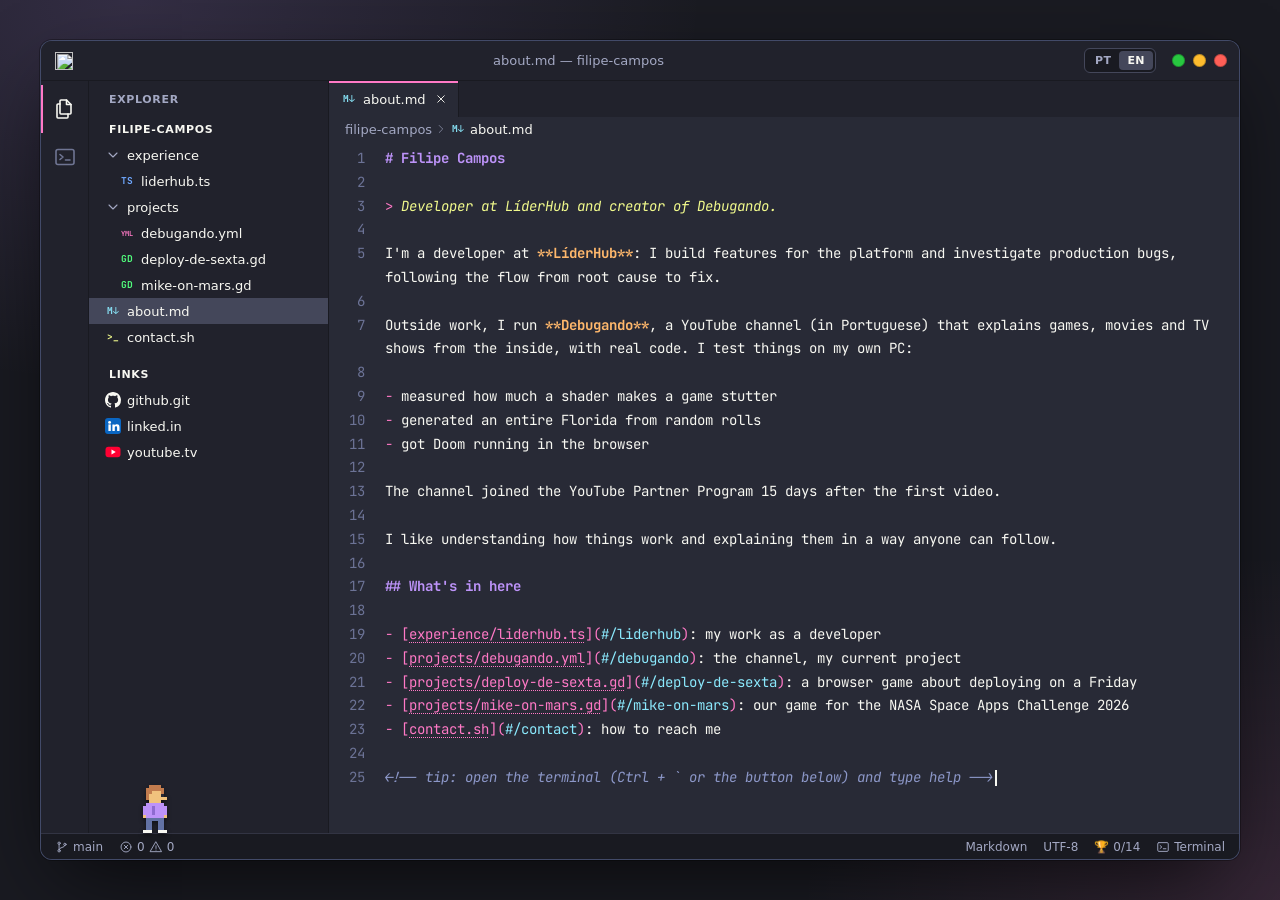
==== commit 0667d544: "add: PlayStation-style console home for the games - console now stands where the game boxes were; th" ====
--- a/index.html
+++ b/index.html
@@ -93,15 +93,39 @@
             </div>
         </header>
         <div class="room-bottom">
-            <p class="room-hint" data-i18n="roomHint">Clique no computador, na TV ou nas caixas dos jogos</p>
+            <p class="room-hint" data-i18n="roomHint">Clique no computador, na TV ou no videogame</p>
             <nav class="room-actions" data-i18n-label="roomNav">
                 <button type="button" class="room-act room-act-main" data-target="pc"><span aria-hidden="true">💻</span><span data-i18n="actPortfolio">Portfolio</span></button>
                 <a class="room-act" data-target="tv" href="https://youtube.com/@debugandotv" target="_blank" rel="noopener"><span aria-hidden="true">📺</span>Debugando</a>
-                <a class="room-act" data-target="deploy" data-game href="https://lip-ee.github.io/deploy-de-sexta/" target="_blank" rel="noopener"><span aria-hidden="true">🎮</span>Deploy de Sexta</a>
-                <a class="room-act" data-target="mars" data-game href="https://out-of-space-exception.github.io/mike-on-mars/" target="_blank" rel="noopener"><span aria-hidden="true">🚀</span>Mike on Mars</a>
+                <button type="button" class="room-act" data-target="console"><span aria-hidden="true">🎮</span><span data-i18n="actGames">Jogos</span></button>
             </nav>
         </div>
         <div class="room-tip" id="room-tip" hidden></div>
+    </div>
+
+    <div class="ps" id="ps" role="dialog" aria-modal="true" aria-labelledby="ps-title" hidden>
+        <div class="ps-bg" id="ps-bg"></div>
+        <header class="ps-top">
+            <nav class="ps-tabs" aria-hidden="true">
+                <span id="ps-tab-games" class="is-active" data-i18n="psGames">Jogos</span>
+                <span id="ps-tab-media" data-i18n="psMedia">Mídia</span>
+            </nav>
+            <div class="ps-status">
+                <span id="ps-clock"></span>
+                <span class="ps-avatar" aria-hidden="true">F</span>
+            </div>
+        </header>
+        <ul class="ps-tiles" id="ps-tiles"></ul>
+        <section class="ps-hero">
+            <h2 class="ps-title" id="ps-title"></h2>
+            <p class="ps-meta" id="ps-meta"></p>
+            <p class="ps-desc" id="ps-desc"></p>
+            <a class="ps-play" id="ps-play" target="_blank" rel="noopener"></a>
+        </section>
+        <footer class="ps-hints">
+            <span><b class="ps-x" aria-hidden="true">✕</b> <span id="ps-hint-play"></span></span>
+            <button type="button" id="ps-back"><b class="ps-o" aria-hidden="true">◯</b> <span data-i18n="psBack">Voltar</span></button>
+        </footer>
     </div>
 
     <div class="window" id="window">
--- a/style.css
+++ b/style.css
@@ -1704,6 +1704,280 @@
     pointer-events: none;
 }
 
+/* ---------- Tela do videogame (estilo PlayStation) ---------- */
+
+.ps {
+    position: fixed;
+    inset: 0;
+    z-index: 4;
+    display: grid;
+    grid-template-rows: auto auto 1fr auto;
+    padding: 28px clamp(20px, 5vw, 72px) 24px;
+    color: #fff;
+    font-family: var(--ui);
+    background: #05060c;
+    opacity: 0;
+    transition: opacity 0.35s ease;
+}
+
+.ps.is-open {
+    opacity: 1;
+}
+
+.ps-bg {
+    position: absolute;
+    inset: 0;
+    background-size: cover;
+    background-position: center;
+    transition: background-image 0.4s ease;
+}
+
+.ps-bg::after {
+    content: "";
+    position: absolute;
+    inset: 0;
+    background:
+        linear-gradient(90deg, rgba(3, 4, 10, 0.92) 0%, rgba(3, 4, 10, 0.55) 45%, rgba(3, 4, 10, 0.1) 100%),
+        linear-gradient(0deg, rgba(3, 4, 10, 0.85) 0%, transparent 45%);
+}
+
+.ps > :not(.ps-bg) {
+    position: relative;
+}
+
+.ps-top {
+    display: flex;
+    align-items: center;
+    justify-content: space-between;
+}
+
+.ps-tabs {
+    display: flex;
+    gap: 28px;
+    font-size: 18px;
+    color: rgba(255, 255, 255, 0.6);
+}
+
+.ps-tabs .is-active {
+    color: #fff;
+    font-weight: 600;
+}
+
+.ps-status {
+    display: flex;
+    align-items: center;
+    gap: 16px;
+    font-size: 18px;
+}
+
+.ps-avatar {
+    display: grid;
+    place-items: center;
+    width: 36px;
+    height: 36px;
+    border-radius: 50%;
+    background: linear-gradient(135deg, var(--purple), var(--pink));
+    font-weight: 700;
+}
+
+.ps-tiles {
+    display: flex;
+    align-items: flex-start;
+    gap: 14px;
+    margin: 34px 0 0;
+    padding: 0;
+    list-style: none;
+}
+
+.ps-tiles li {
+    display: grid;
+    gap: 10px;
+    transform: translateX(-30px);
+    opacity: 0;
+    transition:
+        transform 0.45s cubic-bezier(0.2, 0.9, 0.3, 1),
+        opacity 0.45s ease;
+}
+
+.ps.is-open .ps-tiles li {
+    transform: none;
+    opacity: 1;
+}
+
+.ps.is-open .ps-tiles li:nth-child(2) {
+    transition-delay: 0.06s;
+}
+
+.ps.is-open .ps-tiles li:nth-child(3) {
+    transition-delay: 0.12s;
+}
+
+.ps-tile {
+    display: block;
+    width: 92px;
+    height: 92px;
+    border-radius: 14px;
+    background-size: cover;
+    background-position: center;
+    box-shadow: 0 8px 24px rgba(0, 0, 0, 0.5);
+    transition:
+        width 0.25s ease,
+        height 0.25s ease,
+        box-shadow 0.25s ease;
+}
+
+.ps-tiles .is-selected .ps-tile {
+    width: 132px;
+    height: 132px;
+    box-shadow:
+        0 0 0 3px #fff,
+        0 12px 32px rgba(0, 0, 0, 0.6);
+}
+
+.ps-tile:focus-visible {
+    outline: none;
+}
+
+.ps-tile-name {
+    font-size: 15px;
+    font-weight: 600;
+    opacity: 0;
+    white-space: nowrap;
+    transition: opacity 0.2s ease;
+}
+
+.ps-tiles .is-selected .ps-tile-name {
+    opacity: 1;
+}
+
+.ps-hero {
+    align-self: end;
+    max-width: 560px;
+    padding-bottom: 32px;
+}
+
+.ps-title {
+    margin: 0;
+    font-size: clamp(34px, 5vw, 56px);
+    font-weight: 700;
+    line-height: 1.05;
+    letter-spacing: -0.01em;
+}
+
+.ps-meta {
+    margin: 10px 0 0;
+    color: rgba(255, 255, 255, 0.65);
+    font-size: 15px;
+}
+
+.ps-desc {
+    margin: 14px 0 26px;
+    font-size: 17px;
+    line-height: 1.5;
+    color: rgba(255, 255, 255, 0.9);
+}
+
+.ps-play {
+    display: inline-grid;
+    place-items: center;
+    min-width: 200px;
+    padding: 14px 28px;
+    border-radius: 999px;
+    background: #fff;
+    color: #0b0c12;
+    font-size: 17px;
+    font-weight: 700;
+    text-decoration: none;
+    transition:
+        transform 0.15s ease,
+        box-shadow 0.15s ease;
+}
+
+.ps-play:hover,
+.ps-play:focus-visible {
+    transform: scale(1.04);
+    box-shadow: 0 0 0 4px rgba(255, 255, 255, 0.35);
+    outline: none;
+}
+
+.ps-hints {
+    display: flex;
+    justify-content: flex-end;
+    gap: 24px;
+    font-size: 15px;
+    color: rgba(255, 255, 255, 0.8);
+}
+
+.ps-hints button {
+    display: flex;
+    align-items: center;
+    gap: 6px;
+}
+
+.ps-hints b {
+    display: inline-grid;
+    place-items: center;
+    width: 24px;
+    height: 24px;
+    border-radius: 50%;
+    border: 2px solid currentColor;
+    font-size: 12px;
+}
+
+.ps-x {
+    color: #7fb2ff;
+}
+
+.ps-o {
+    color: #ff7a85;
+}
+
+.in-console .room-stage {
+    filter: blur(6px) brightness(0.5);
+}
+
+.in-console .room-top,
+.in-console .room-bottom,
+.in-console .room-tip {
+    opacity: 0;
+    pointer-events: none;
+}
+
+.in-console .room-top > *,
+.in-console .room-actions {
+    pointer-events: none;
+}
+
+@media (max-width: 767px) {
+    .ps {
+        padding: 18px 18px max(16px, env(safe-area-inset-bottom));
+    }
+
+    .ps-tabs,
+    .ps-status {
+        font-size: 15px;
+    }
+
+    .ps-tile {
+        width: 70px;
+        height: 70px;
+        border-radius: 12px;
+    }
+
+    .ps-tiles .is-selected .ps-tile {
+        width: 96px;
+        height: 96px;
+    }
+
+    .ps-desc {
+        font-size: 15px;
+    }
+
+    .ps-bg {
+        background-position: 70% center;
+    }
+}
+
 /* ---------- Sem JavaScript ---------- */
 
 .noscript {
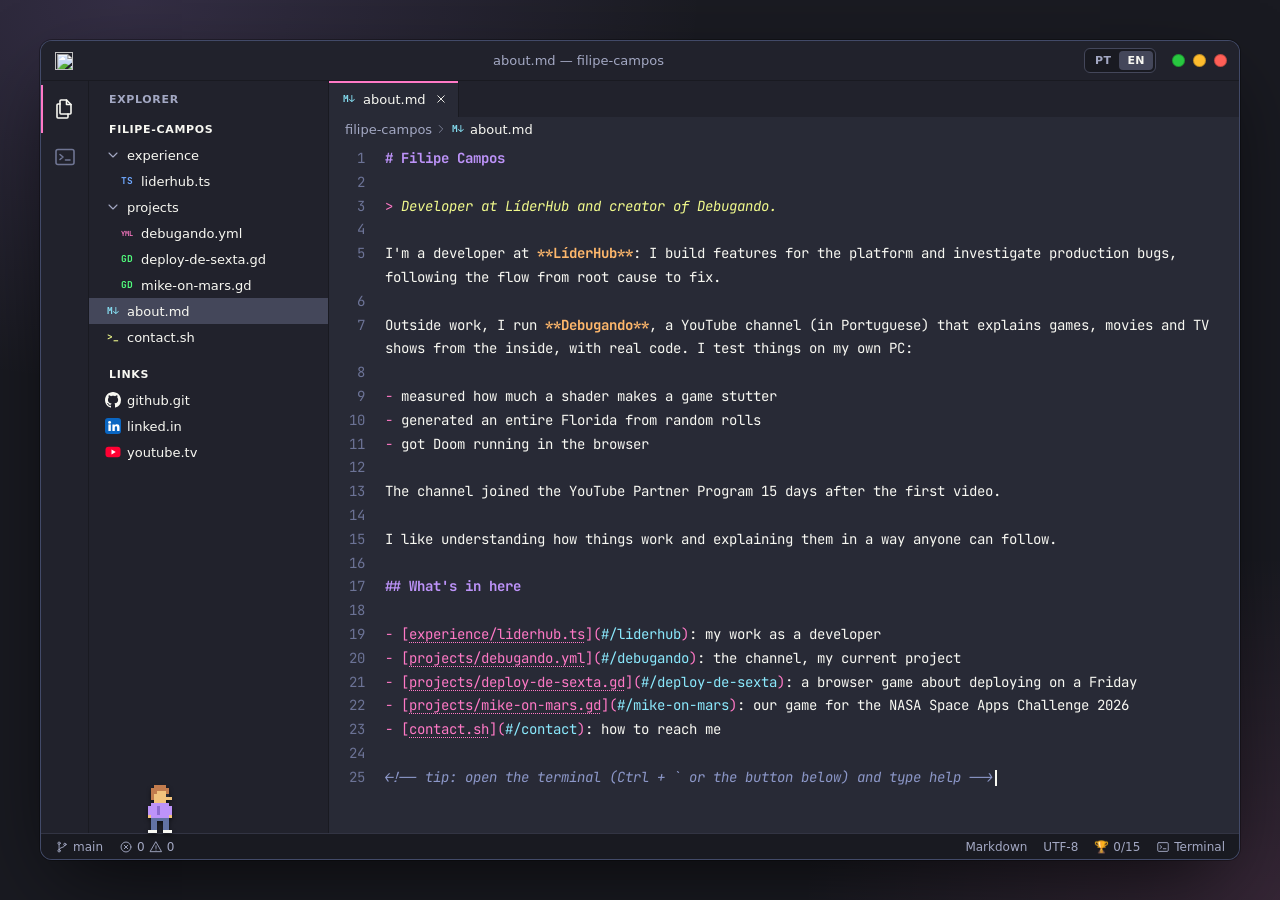
==== commit 6ae15358: "add: gamepad support and official art in the console screen - Gamepad API (standard layout): in the " ====
--- a/index.html
+++ b/index.html
@@ -121,6 +121,7 @@
             <p class="ps-meta" id="ps-meta"></p>
             <p class="ps-desc" id="ps-desc"></p>
             <a class="ps-play" id="ps-play" target="_blank" rel="noopener"></a>
+            <p class="ps-note" id="ps-note" role="status" hidden></p>
         </section>
         <footer class="ps-hints">
             <span><b class="ps-x" aria-hidden="true">✕</b> <span id="ps-hint-play"></span></span>
--- a/style.css
+++ b/style.css
@@ -1900,6 +1900,15 @@
     outline: none;
 }
 
+.ps-note {
+    margin: 14px 0 0;
+    padding: 8px 12px;
+    border-radius: 8px;
+    background: rgba(255, 184, 108, 0.16);
+    color: #ffd7a8;
+    font-size: 14px;
+}
+
 .ps-hints {
     display: flex;
     justify-content: flex-end;
